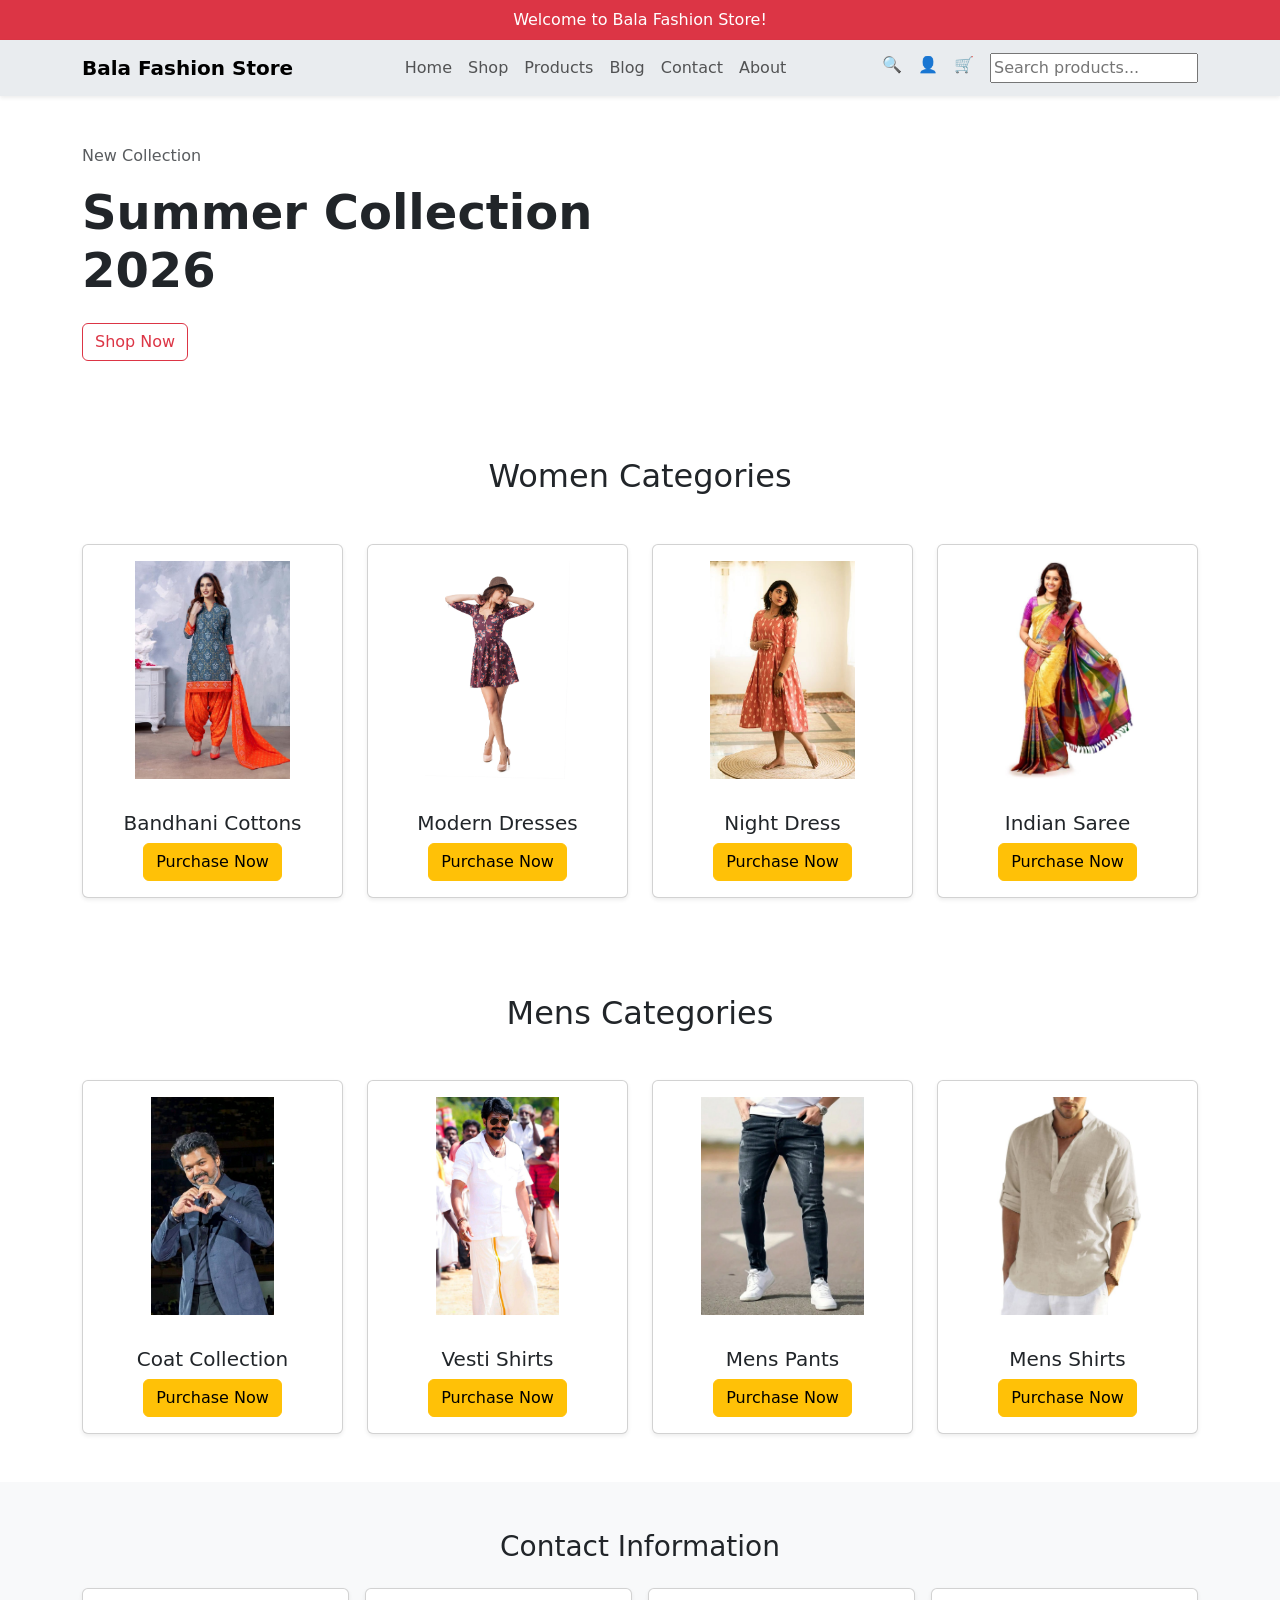
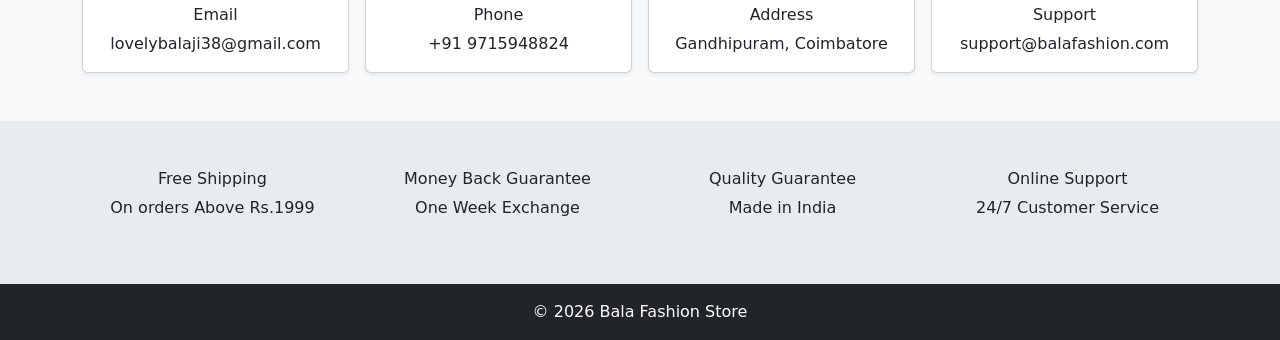
==== index.html @ 61888128 "restore all website files" ====
<!DOCTYPE html>
<html lang="en">

<head>
    <meta charset="UTF-8">
    <meta name="viewport" content="width=device-width, initial-scale=1.0">

    <title>Bala Fashion Store</title>

    <!-- Bootstrap CSS -->
    <link href="https://cdn.jsdelivr.net/npm/bootstrap@5.3.3/dist/css/bootstrap.min.css" rel="stylesheet">

    <!-- Common Custom CSS -->
    <link rel="stylesheet" href="2.assets/color.css">


</head>



<body class="index-page">

    <!-- TOP BAR -->
    <div class="bg-danger text-white text-center py-2">
        Welcome to Bala Fashion Store!
    </div>

    <!-- NAVBAR  -->
    <nav class="navbar navbar-expand-md navbar-light bg-body-secondary sticky-top shadow-sm">
        <div class="container">
            <a class="navbar-brand fw-bold" href="#">Bala Fashion Store</a>

            <!-- Toggle button (Mobile) -->
            <button class="navbar-toggler" type="button" data-bs-toggle="collapse" data-bs-target="#mainNav">
                <span class="navbar-toggler-icon"></span>
            </button>

            <!-- Nav Links -->
            <div class="collapse navbar-collapse nav-bala" id="mainNav">
                <ul class="navbar-nav mx-auto mb-2 mb-md-0 nav-class">
                    <li class="nav-item"><a class="nav-link" href="#">Home</a></li>
                    <li class="nav-item"><a class="nav-link" href="#Shop">Shop</a></li>
                    <li class="nav-item"><a class="nav-link" href="#">Products</a></li>
                    <li class="nav-item"><a class="nav-link" href="#">Blog</a></li>
                    <li class="nav-item"><a class="nav-link" href="#Contact">Contact</a></li>
                    <li class="nav-item"><a class="nav-link" href="2.assets/about.html">About</a></li>
                </ul>

                <!-- Right icons -->
                <div class="nav-icons d-flex gap-3 position-relative">
                    <span class="icon" id="searchIcon">🔍</span>
                    <span class="icon">👤</span>
                    <span class="icon">🛒</span>

                    <!-- Search Box -->
                    <div id="searchBox" class="search-box">
                        <input type="text" id="searchInput" placeholder="Search products...">
                    </div>
                </div>
            </div>
        </div>
    </nav>

    <!-- HERO -->
    <section class="container py-5 text-center text-md-start">
        <div class="row align-items-center">
            <div class="col-md-6">
                <p class="text-muted">New Collection</p>
                <h1 class="display-5 fw-bold">Summer Collection 2026</h1>
                <a href="#Shop" class="btn btn-outline-danger mt-3">Shop Now</a>
            </div>
            <div class="col-md-6 text-center">
                <img id="hero-image" src="Images/herogirl.jpg" class="img-fluid"
                    style="max-height:500px; margin-left: 0px; " alt="">
            </div>
        </div>
    </section>

    <!-- WOMEN PRODUCTS -->
    <section class="container py-5" id="Shop">
        <h2 class="text-center mb-5">Women Categories</h2>

        <div class="row g-4">

            <!-- Card 1 -->
            <div class="col-12 col-sm-6 col-md-4 col-lg-3">
                <div class="card product-card h-100 text-center shadow-sm">
                    <img src="Images/Bandhani/Bandhni cotton dress material with dupatta (1).jpg"
                        class="card-img-top p-3" style="height:250px;object-fit:contain;">
                    <div class="card-body">
                        <h5 class="card-title">Bandhani Cottons</h5>
                        <a href="1.Pages/womens/bhanthani.html" class="btn btn-warning">Purchase Now</a>
                    </div>
                </div>
            </div>

            <!-- Card 2 -->
            <div class="col-12 col-sm-6 col-md-4 col-lg-3">
                <div class="card product-card h-100 text-center shadow-sm">
                    <img src="Images/Fashion Modern/tired-girl-heels.jpg" class="card-img-top p-3"
                        style="height:250px;object-fit:contain;">
                    <div class="card-body">
                        <h5 class="card-title">Modern Dresses</h5>
                        <a href="1.Pages/womens/Fashion modern.html" class="btn btn-warning">Purchase Now</a>
                    </div>
                </div>
            </div>

            <!-- Card 3 -->
            <div class="col-12 col-sm-6 col-md-4 col-lg-3">
                <div class="card product-card h-100 text-center shadow-sm">
                    <img src="Images/night dress/download (4).jpg" class="card-img-top p-3"
                        style="height:250px;object-fit:contain;">
                    <div class="card-body">
                        <h5 class="card-title">Night Dress</h5>
                        <a href="1.Pages/womens/night dress.html" class="btn btn-warning">Purchase Now</a>
                    </div>
                </div>
            </div>

            <!-- Card 4 -->
            <div class="col-12 col-sm-6 col-md-4 col-lg-3">
                <div class="card product-card h-100 text-center shadow-sm">
                    <img src="Images/saree/download (9).jpg" class="card-img-top p-3"
                        style="height:250px;object-fit:contain;">
                    <div class="card-body">
                        <h5 class="card-title">Indian Saree</h5>
                        <a href="1.Pages/womens/saree.html" class="btn btn-warning">Purchase Now</a>
                    </div>
                </div>
            </div>

        </div>
    </section>


    <!-- MENS PRODUCTS -->
    <section class="container py-5">
        <h2 class="text-center mb-5">Mens Categories</h2>

        <div class="row g-4">

            <!-- Coat -->
            <div class="col-12 col-sm-6 col-md-4 col-lg-3">
                <div class="card product-card h-100 text-center shadow-sm">
                    <img src="Images/Coat/t.jpg" class="card-img-top p-3" style="height:250px; object-fit:contain;">
                    <div class="card-body">
                        <h5 class="card-title">Coat Collection</h5>
                        <a href="/1.Pages/mens/coat.html" class="btn btn-warning">Purchase Now</a>
                    </div>
                </div>
            </div>

            <!-- Vesti Shirt -->
            <div class="col-12 col-sm-6 col-md-4 col-lg-3">
                <div class="card product-card h-100 text-center shadow-sm">
                    <img src="Images/Vesti Shirt/download (17).jpg" class="card-img-top p-3"
                        style="height:250px; object-fit:contain;">
                    <div class="card-body">
                        <h5 class="card-title">Vesti Shirts</h5>
                        <a href="#" class="btn btn-warning">Purchase Now</a>
                    </div>
                </div>
            </div>

            <!-- Pants -->
            <div class="col-12 col-sm-6 col-md-4 col-lg-3">
                <div class="card product-card h-100 text-center shadow-sm">
                    <img src="Images/Phants/jeans7.jpg"
                        class="card-img-top p-3" style="height:250px; object-fit:contain;">
                    <div class="card-body">
                        <h5 class="card-title">Mens Pants</h5>
                        <a href="#" class="btn btn-warning">Purchase Now</a>
                    </div>
                </div>
            </div>

            <!-- Shirts -->
            <div class="col-12 col-sm-6 col-md-4 col-lg-3">
                <div class="card product-card h-100 text-center shadow-sm">
                    <img src="Images/Shirts/shirt1.jpg"
                        class="card-img-top p-3" style="height:250px; object-fit:contain;">
                    <div class="card-body">
                        <h5 class="card-title">Mens Shirts</h5>
                        <a href="#" class="btn btn-warning">Purchase Now</a>
                    </div>
                </div>
            </div>

        </div>
    </section>

    <!-- CONTACT -->
    <section id="Contact" class="bg-light py-5">
        <div class="container text-center">
            <h3 class="mb-4">Contact Information</h3>
            <div class="row g-3">

                <div class="col-12 col-md-6 col-lg-3">
                    <div class="card p-3 shadow-sm">
                        <h6>Email</h6>
                        <p class="mb-0">lovelybalaji38@gmail.com</p>
                    </div>
                </div>

                <div class="col-12 col-md-6 col-lg-3">
                    <div class="card p-3 shadow-sm">
                        <h6>Phone</h6>
                        <p class="mb-0">+91 9715948824</p>
                    </div>
                </div>

                <div class="col-12 col-md-6 col-lg-3">
                    <div class="card p-3 shadow-sm">
                        <h6>Address</h6>
                        <p class="mb-0">Gandhipuram, Coimbatore</p>
                    </div>
                </div>

                <div class="col-12 col-md-6 col-lg-3">
                    <div class="card p-3 shadow-sm">
                        <h6>Support</h6>
                        <p class="mb-0">support@balafashion.com</p>
                    </div>
                </div>

            </div>
        </div>
    </section>

    <!-- FOOTER -->
    <footer class="bg-body-secondary py-5">
        <div class="container text-center">
            <div class="row">

                <div class="col-md-3">
                    <h6>Free Shipping</h6>
                    <p>On orders Above Rs.1999</p>
                </div>

                <div class="col-md-3">
                    <h6>Money Back Guarantee</h6>
                    <p>One Week Exchange</p>
                </div>

                <div class="col-md-3">
                    <h6>Quality Guarantee</h6>
                    <p>Made in India</p>
                </div>

                <div class="col-md-3">
                    <h6>Online Support</h6>
                    <p>24/7 Customer Service</p>
                </div>

            </div>
        </div>
    </footer>

    <!-- FOOTER -->
    <footer class="bg-dark text-white text-center py-3">
        © 2026 Bala Fashion Store
    </footer>

    <!-- Bootstrap JS -->
    <script src="https://cdn.jsdelivr.net/npm/bootstrap@5.3.3/dist/js/bootstrap.bundle.min.js"></script>

    <!-- Custom JS -->
    <script src="2.assets/script.js"></script>

</body>

</html>
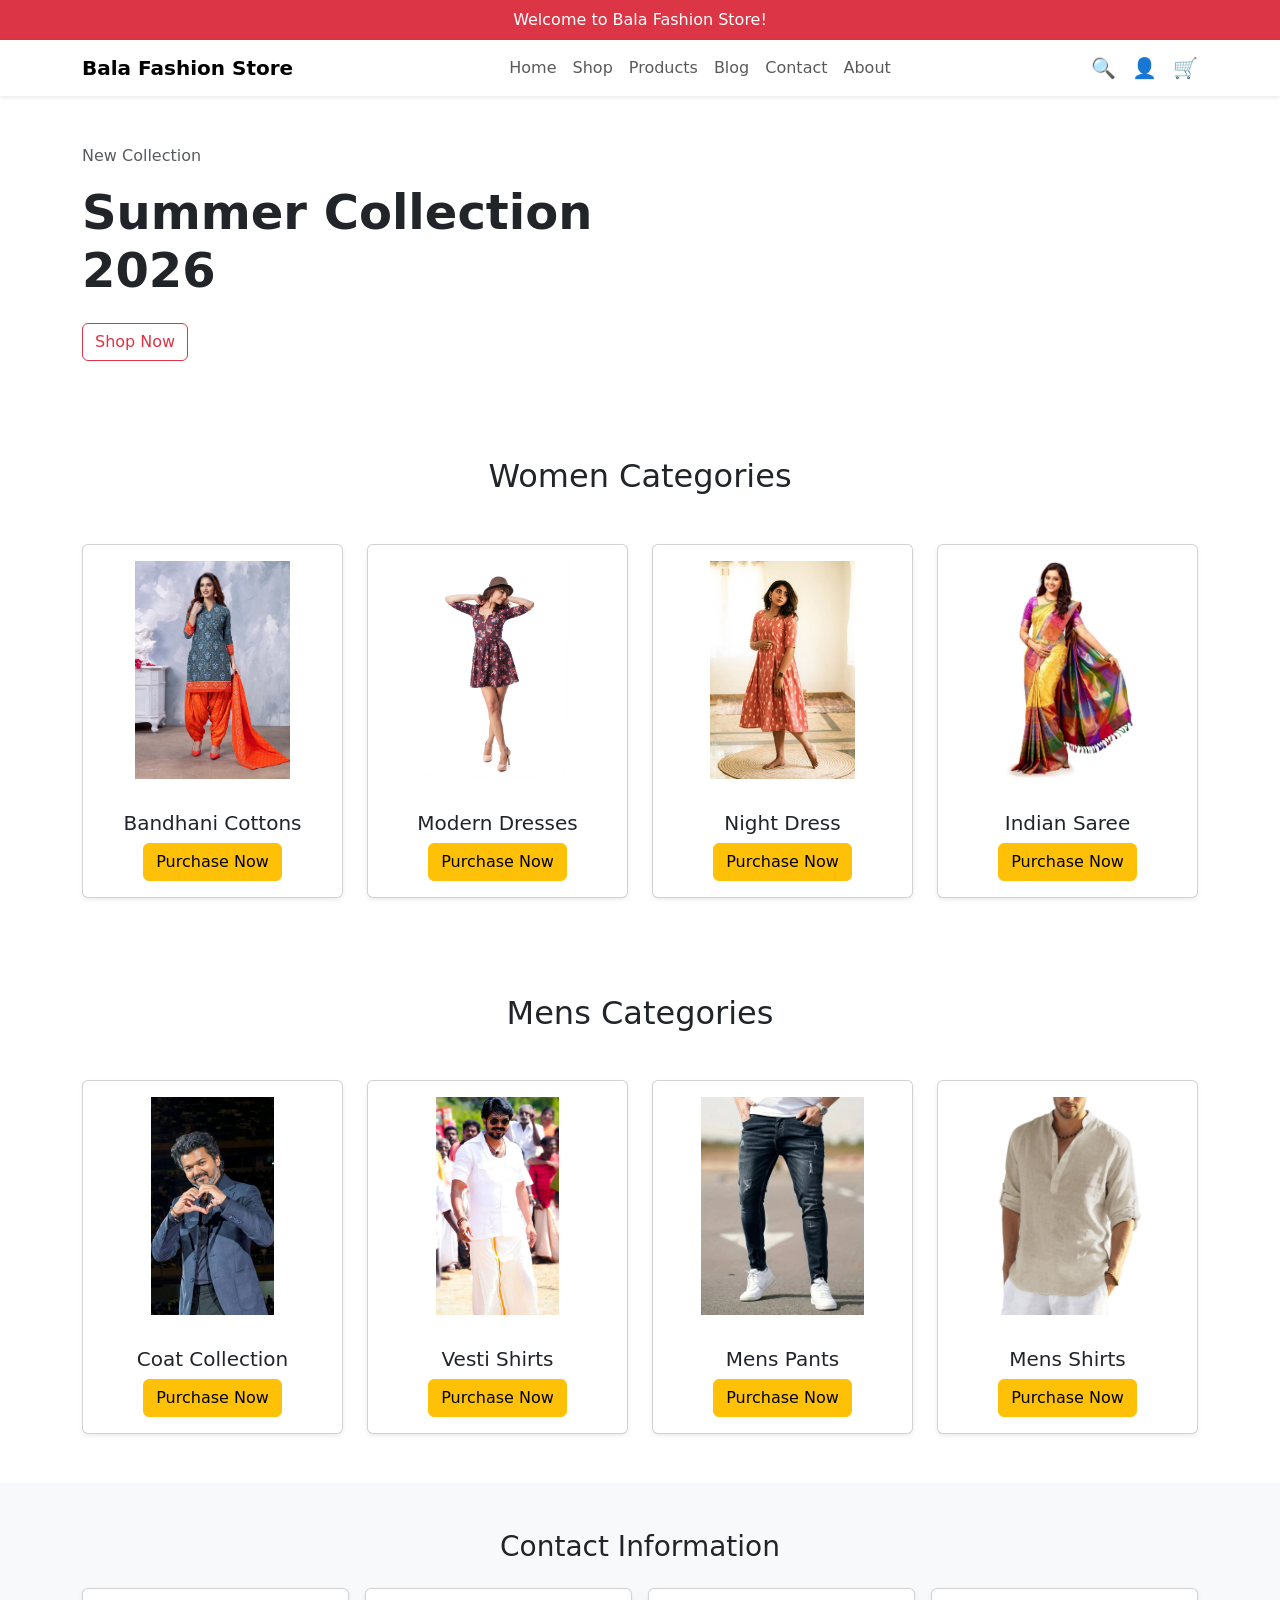
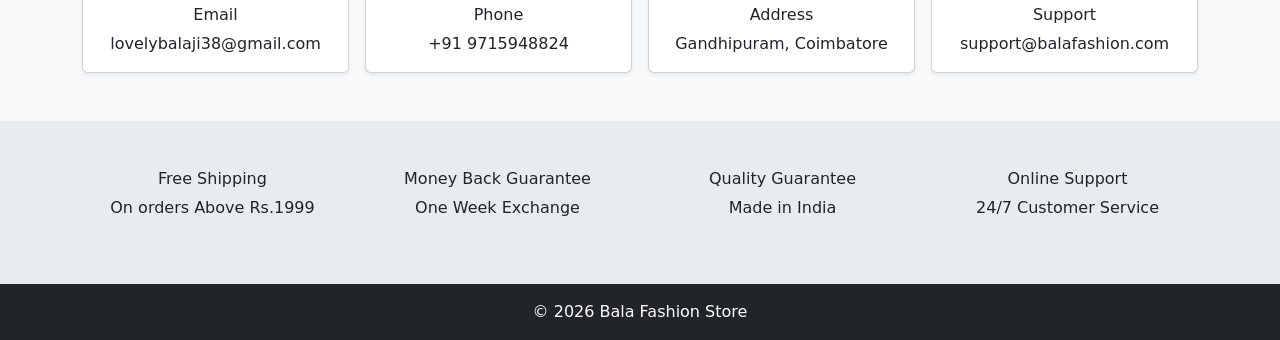
==== commit d3442a33: "Website update: added new pages, fixed layouts and improved UI" ====
--- a/index.html
+++ b/index.html
@@ -11,7 +11,7 @@
     <link href="https://cdn.jsdelivr.net/npm/bootstrap@5.3.3/dist/css/bootstrap.min.css" rel="stylesheet">
 
     <!-- Common Custom CSS -->
-    <link rel="stylesheet" href="2.assets/color.css">
+    <link rel="stylesheet" href="2.assets/style.css">
 
 
 </head>
@@ -26,7 +26,7 @@
     </div>
 
     <!-- NAVBAR  -->
-    <nav class="navbar navbar-expand-md navbar-light bg-body-secondary sticky-top shadow-sm">
+    <nav class="navbar navbar-expand-md navbar-light bg-white sticky-top shadow-sm">
         <div class="container">
             <a class="navbar-brand fw-bold" href="#">Bala Fashion Store</a>
 
@@ -48,18 +48,23 @@
 
                 <!-- Right icons -->
                 <div class="nav-icons d-flex gap-3 position-relative">
-                    <span class="icon" id="searchIcon">🔍</span>
-                    <span class="icon">👤</span>
-                    <span class="icon">🛒</span>
-
-                    <!-- Search Box -->
-                    <div id="searchBox" class="search-box">
-                        <input type="text" id="searchInput" placeholder="Search products...">
-                    </div>
+                    <span class="icon" id="searchIcon" style="cursor: pointer;">🔍</span>
+                    <span class="icon" style="cursor: pointer;">👤</span>
+                    <span class="icon" style="cursor: pointer;">🛒</span>
+
+
+                </div>
+
+                <!-- Search Box -->
+                <div id="searchBox" class="search-box">
+                    <input type="text" id="searchInput" placeholder="Search products...">
                 </div>
             </div>
         </div>
     </nav>
+
+
+
 
     <!-- HERO -->
     <section class="container py-5 text-center text-md-start">
@@ -146,7 +151,7 @@
                     <img src="Images/Coat/t.jpg" class="card-img-top p-3" style="height:250px; object-fit:contain;">
                     <div class="card-body">
                         <h5 class="card-title">Coat Collection</h5>
-                        <a href="/1.Pages/mens/coat.html" class="btn btn-warning">Purchase Now</a>
+                        <a href="1.Pages/mens/coat.html" class="btn btn-warning">Purchase Now</a>
                     </div>
                 </div>
             </div>
@@ -158,7 +163,7 @@
                         style="height:250px; object-fit:contain;">
                     <div class="card-body">
                         <h5 class="card-title">Vesti Shirts</h5>
-                        <a href="#" class="btn btn-warning">Purchase Now</a>
+                        <a href="1.Pages/mens/vesti shirt.html" class="btn btn-warning">Purchase Now</a>
                     </div>
                 </div>
             </div>
@@ -166,11 +171,11 @@
             <!-- Pants -->
             <div class="col-12 col-sm-6 col-md-4 col-lg-3">
                 <div class="card product-card h-100 text-center shadow-sm">
-                    <img src="Images/Phants/jeans7.jpg"
-                        class="card-img-top p-3" style="height:250px; object-fit:contain;">
+                    <img src="Images/Phants/jeans7.jpg" class="card-img-top p-3"
+                        style="height:250px; object-fit:contain;">
                     <div class="card-body">
                         <h5 class="card-title">Mens Pants</h5>
-                        <a href="#" class="btn btn-warning">Purchase Now</a>
+                        <a href="1.Pages/mens/phants.html" class="btn btn-warning">Purchase Now</a>
                     </div>
                 </div>
             </div>
@@ -178,11 +183,11 @@
             <!-- Shirts -->
             <div class="col-12 col-sm-6 col-md-4 col-lg-3">
                 <div class="card product-card h-100 text-center shadow-sm">
-                    <img src="Images/Shirts/shirt1.jpg"
-                        class="card-img-top p-3" style="height:250px; object-fit:contain;">
+                    <img src="Images/Shirts/shirt1.jpg" class="card-img-top p-3"
+                        style="height:250px; object-fit:contain;">
                     <div class="card-body">
                         <h5 class="card-title">Mens Shirts</h5>
-                        <a href="#" class="btn btn-warning">Purchase Now</a>
+                        <a href="1.Pages/mens/shirts.html" class="btn btn-warning">Purchase Now</a>
                     </div>
                 </div>
             </div>
--- a/2.assets/style.css
+++ b/2.assets/style.css
@@ -0,0 +1,138 @@
+/* ADD TO CART EFFECTS */
+/* *************** */
+
+.image-wrapper {
+    position: relative;
+    overflow: hidden;
+}
+
+.add-btn {
+    position: absolute;
+    bottom: 15px;
+    left: 50%;
+    transform: translateX(-50%);
+    opacity: 0;
+    transition: 0.3s ease;
+}
+
+.image-wrapper:hover .add-btn {
+    opacity: 1;
+}
+
+.image-wrapper img {
+    transition: 0.4s ease;
+}
+
+.image-wrapper:hover img {
+    transform: scale(1.05);
+}
+
+/* HERO STYLES */
+/* ********************* */
+
+/* Hero full height feel */
+.hero-section {
+    min-height: 80vh;
+    display: flex;
+    align-items: center;
+}
+
+/* Move text little upward */
+.hero-text {
+    margin-top: -40px;
+}
+
+/* Move image slightly right */
+.hero-img {
+    max-height: 500px;
+    transform: translateX(10px);
+}
+
+/* ICON STYLES */
+
+.nav-icons .icon {
+    cursor: pointer;
+    font-size: 20px;
+    transition: 0.3s ease;
+}
+
+.nav-icons .icon:hover {
+    transform: scale(1.2);
+    color: crimson;
+}
+
+.search-box {
+    position: absolute;
+    top: 35px;
+    right: 0;
+    background: white;
+    padding: 8px;
+    border-radius: 6px;
+    box-shadow: 0 5px 15px rgba(0, 0, 0, 0.1);
+    display: none;
+}
+
+.search-box input {
+    border: 1px solid #ddd;
+    padding: 5px 8px;
+    outline: none;
+}
+
+
+.index-page .search-box {
+    display: none;
+    background: white;
+    padding: 10px;
+    border-bottom: 1px solid #ddd;
+}
+
+.index-page .search-box input {
+    width: 100%;
+    padding: 8px;
+    border: 1px solid #ccc;
+}
+
+
+.index-page .nav-icons span {
+    font-size: 18px;
+    cursor: pointer;
+    transition: 0.3s;
+}
+
+.index-page .nav-icons span:hover {
+    transform: scale(1.2);
+    color: crimson;
+}
+
+.index-page #searchBox {
+    position: absolute;
+    top: 60px;
+    right: 120px;
+}
+
+.index-page .nav-icons .icon {
+    cursor: pointer;
+    font-size: 20px;
+    transition: 0.3s ease;
+}
+
+.index-page .nav-icons .icon:hover {
+    transform: scale(1.2);
+    color: crimson;
+}
+
+
+
+
+
+.navbar-nav .nav-link:hover {
+    color: black;
+}
+
+/* .search-box{
+    display:none;
+}
+
+.search-box.active{
+    display:block;
+} */
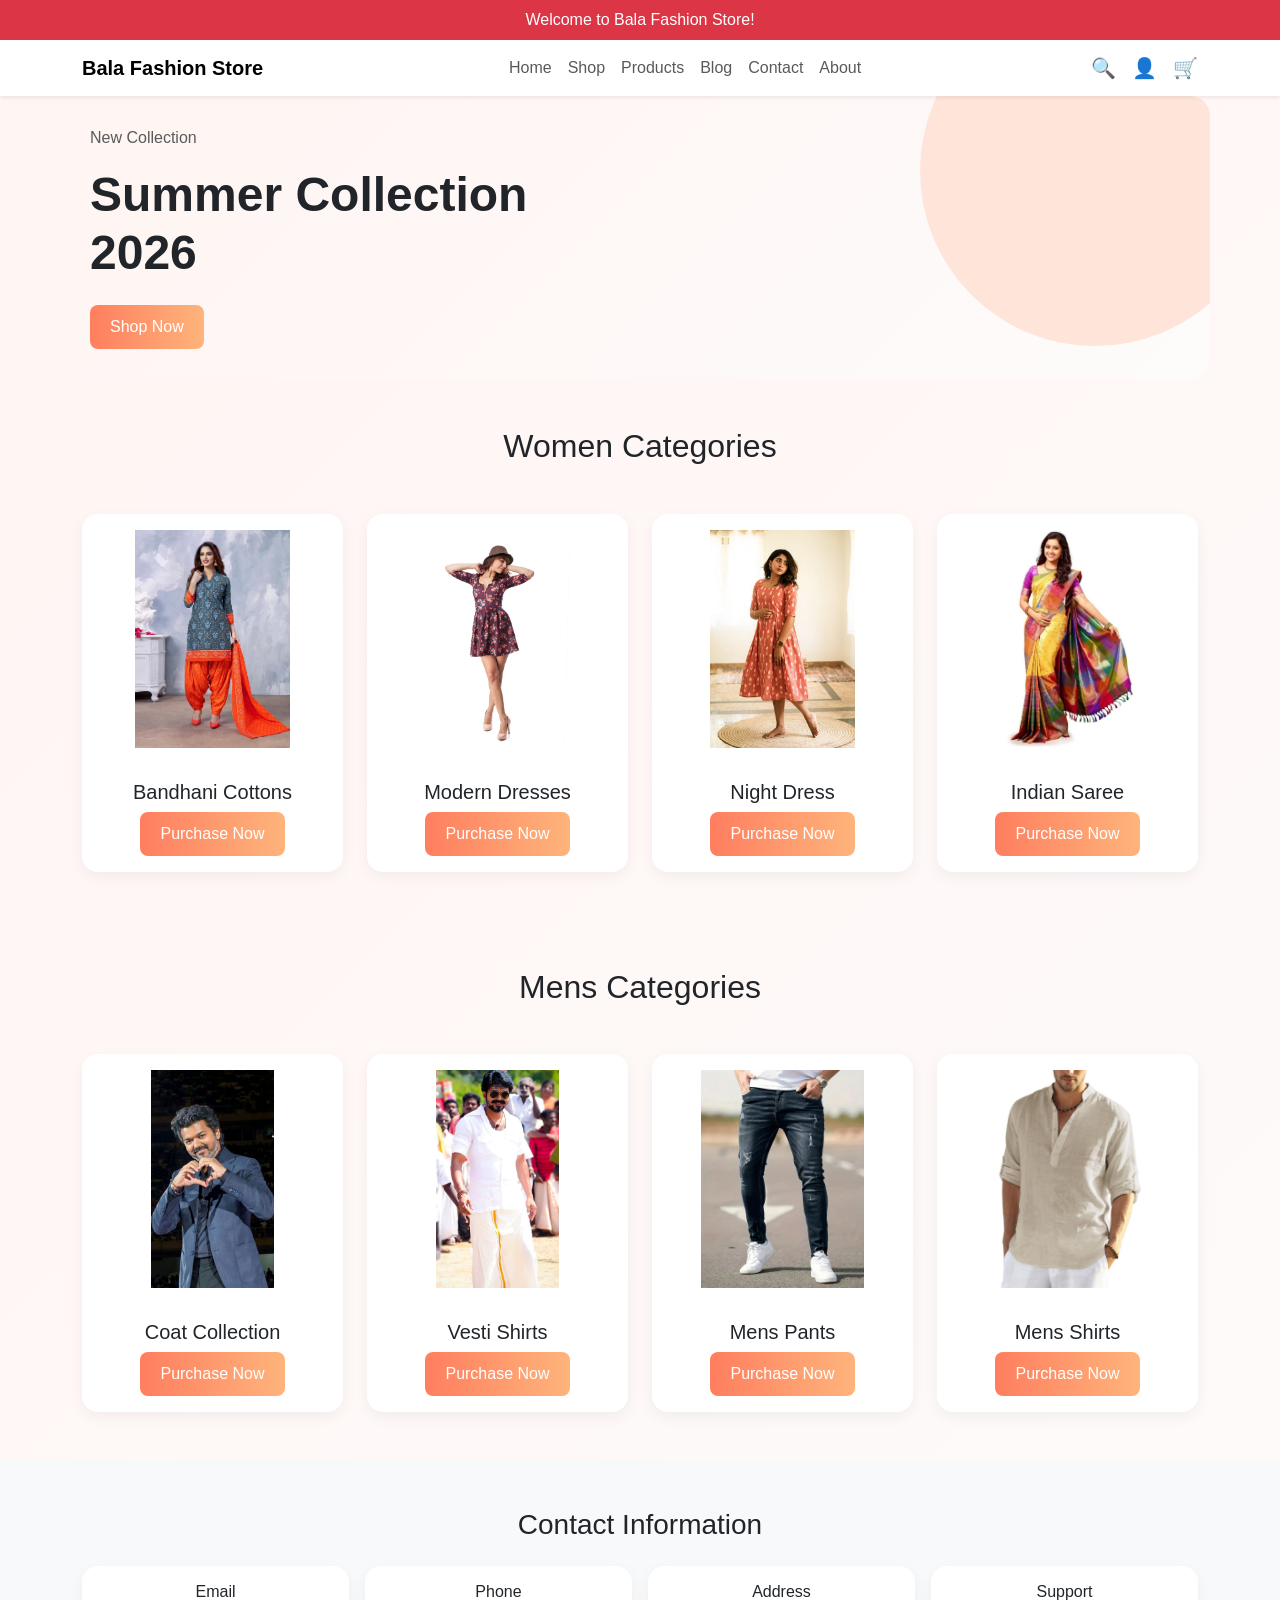
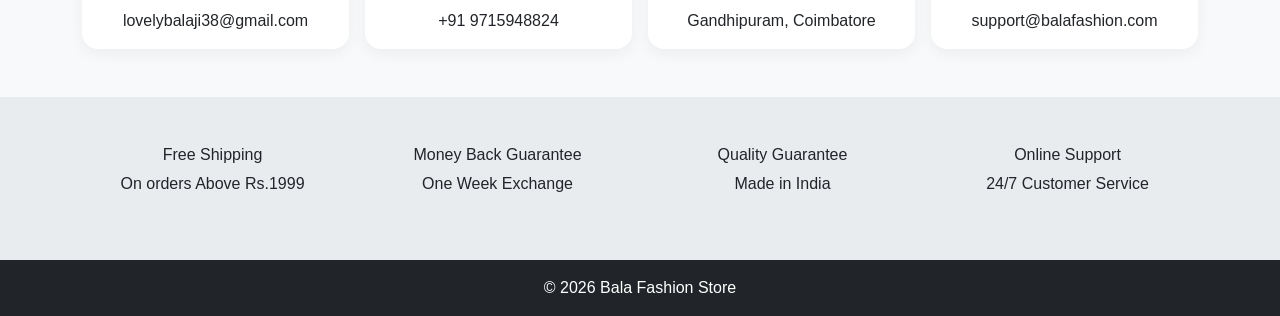
==== commit ef4cef03: "updated my project" ====
--- a/index.html
+++ b/index.html
@@ -67,7 +67,7 @@
 
 
     <!-- HERO -->
-    <section class="container py-5 text-center text-md-start">
+    <section class="container py-5 text-center text-md-start hero">
         <div class="row align-items-center">
             <div class="col-md-6">
                 <p class="text-muted">New Collection</p>
@@ -76,7 +76,7 @@
             </div>
             <div class="col-md-6 text-center">
                 <img id="hero-image" src="Images/herogirl.jpg" class="img-fluid"
-                    style="max-height:500px; margin-left: 0px; " alt="">
+                    style="max-height:500px; margin-left: 190px; " alt="">
             </div>
         </div>
     </section>
--- a/2.assets/style.css
+++ b/2.assets/style.css
@@ -129,10 +129,213 @@
     color: black;
 }
 
-/* .search-box{
-    display:none;
-}
-
-.search-box.active{
-    display:block;
-} */+/* UI/UX IMPROVEMENTS */
+@import url('https://fonts.googleapis.com/css2?family=Poppins:wght@300;400;500;600;700&display=swap');
+
+html {
+    scroll-behavior: smooth;
+}
+
+body {
+    font-family: 'Poppins', sans-serif;
+    background: #f9f9f9;
+    background: linear-gradient(135deg, #f9f9f9 0%, #ffffff 100%);
+}
+
+.card {
+    border-radius: 16px !important;
+    transition: all 0.3s ease !important;
+    box-shadow: 0 5px 15px rgba(0,0,0,0.05) !important;
+    border: none !important;
+    overflow: hidden !important;
+}
+
+.card:hover {
+    transform: translateY(-10px) scale(1.02) !important;
+    box-shadow: 0 15px 30px rgba(0,0,0,0.15) !important;
+}
+
+.card-img-top, .image-wrapper img {
+    transition: transform 0.4s ease !important;
+}
+
+.card:hover .card-img-top, .image-wrapper:hover img {
+    transform: scale(1.08) !important;
+}
+
+button:not(.btn-close), .btn:not(.btn-close) {
+    background: linear-gradient(to right, #ff7e5f, #feb47b) !important;
+    border: none !important;
+    padding: 10px 20px !important;
+    border-radius: 8px !important;
+    color: white !important;
+    transition: all 0.3s ease !important;
+}
+
+button:hover, .btn:hover {
+    /* transform: scale(1.05) !important; */
+    opacity: 0.9 !important;
+    box-shadow: 0 8px 20px rgba(255, 126, 95, 0.4) !important;
+    color: white !important;
+}
+
+nav {
+    position: sticky !important;
+    top: 0 !important;
+    z-index: 1000 !important;
+    transition: all 0.3s ease !important;
+}
+
+nav.scrolled {
+    box-shadow: 0 4px 15px rgba(0,0,0,0.1) !important;
+    background: rgba(255, 255, 255, 0.95) !important;
+    backdrop-filter: blur(10px);
+}
+
+.navbar-nav .nav-link:hover {
+    color: #ff7e5f !important;
+}
+
+section {
+    padding-top: 60px !important;
+    padding-bottom: 60px !important;
+}
+
+.nav-link, .icon, button, a, .card {
+    cursor: pointer !important;
+}
+
+
+
+
+/* HERO PAGE */
+
+.hero {
+  position: relative;
+  background: linear-gradient(135deg, #fff5f2, #fdfbfb);
+  border-radius: 20px;
+  overflow: hidden;
+  padding: 30px 20px !important;
+}
+
+/* background circle */
+.hero::before {
+  content: "";
+  position: absolute;
+  width: 350px;
+  height: 350px;
+  background: #ffe5d9;
+  border-radius: 50%;
+  top: -100px;
+  right: -60px;
+  z-index: 0;
+}
+
+/* content */
+.hero * {
+  position: relative;
+  z-index: 1;
+}
+
+/* image animation */
+.hero img {
+  animation: float 3s ease-in-out infinite;
+  filter: drop-shadow(0px 20px 30px rgba(0,0,0,0.1));
+}
+
+@keyframes float {
+  0% { transform: translateY(0px); }
+  50% { transform: translateY(-10px); }
+  100% { transform: translateY(0px); }
+}
+
+body {
+  background: linear-gradient(135deg, #fff5f2, #fdfbfb);
+  min-height: 100vh;
+}
+
+/* ================= MOBILE ================= */
+
+@media (max-width: 768px) {
+
+  /* 🔥 HERO CENTER FIX (ONLY THIS IS IMPORTANT) */
+  
+.hero {
+    max-width: 400px;
+    margin-left: auto !important;
+    margin-right: auto !important;
+  }
+
+   /* hero section spacing */
+  .hero {
+    padding: 20px !important;
+    text-align: center;
+  }
+
+
+  /* Fix Bootstrap flex alignment issues */
+  .hero .row {
+    flex-direction: column !important;
+    align-items: center !important;
+    justify-content: center !important;
+    
+  }
+
+  /* Center image using flexbox on container */
+  .hero .col-md-6 {
+    display: flex;
+    flex-direction: column;
+    justify-content: center;
+    align-items: center;
+    text-align: center !important;
+    width: 100%;
+  }
+
+  /* heading */
+  .hero h2 {
+    font-size: 24px !important;
+  }
+
+  /* button */
+  .hero .btn {
+    margin-top: 10px;
+    margin-bottom: 20px;
+  }
+
+  /* Ensure image has display:block, margin:auto, remove unwanted inline styles */
+  .hero img, .hero img[style] {
+    display: block !important;
+    margin: 0 auto !important; /* Override inline margin-left */
+    max-width: 100% !important;
+    height: auto !important;
+    /* Do not override animation transform, just reset left/right positioning */
+    left: 0 !important;
+    right: 0 !important;
+  }
+}
+
+/* ================= BHANTANI FIX ================= */
+
+/* @media (max-width: 768px) {
+
+  .bhantani-hero .col-md-6:last-child {
+    display: flex !important;
+    justify-content: center !important;
+    align-items: center;
+  }
+
+  .bhantani-hero img {
+    display: block;
+    margin: 0 auto !important;
+    max-width: 75%;
+    height: auto;
+  }
+
+  .bhantani-hero img[style] {
+    margin-left: 0 !important;
+  }
+} */
+
+
+
+
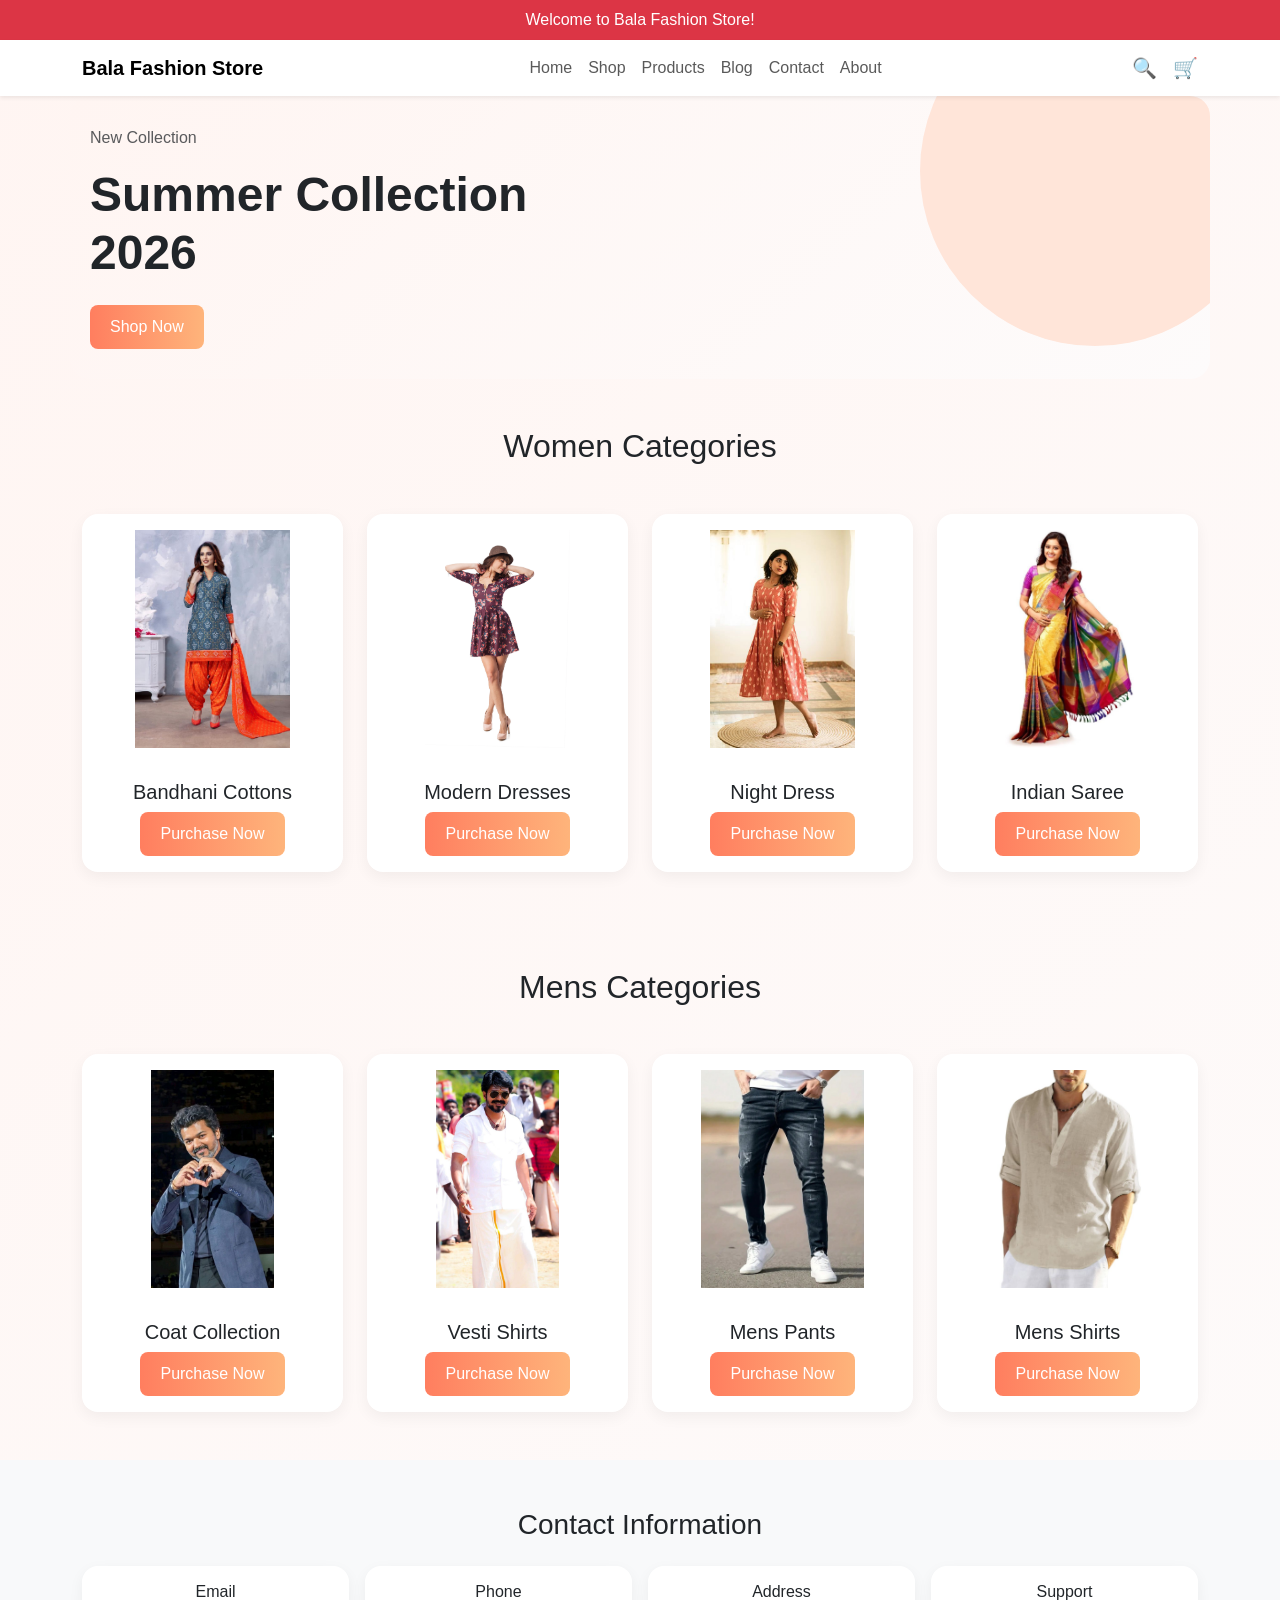
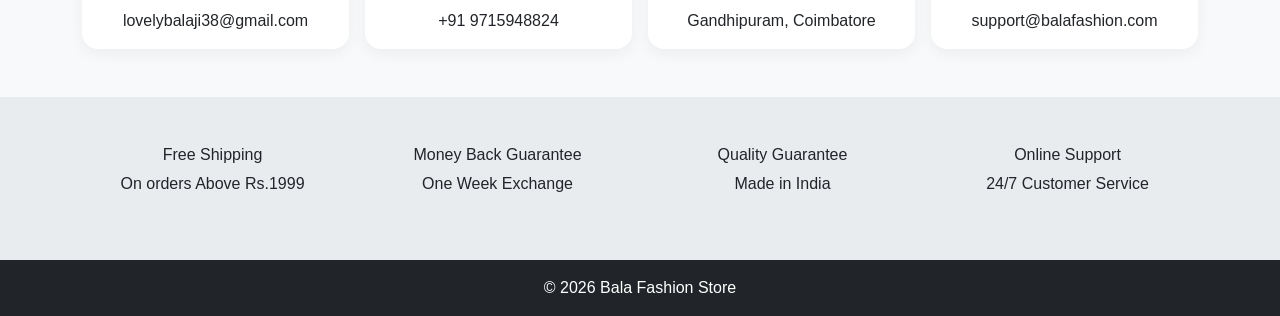
==== commit 067e60d7: "Update changes" ====
--- a/index.html
+++ b/index.html
@@ -49,7 +49,7 @@
                 <!-- Right icons -->
                 <div class="nav-icons d-flex gap-3 position-relative">
                     <span class="icon" id="searchIcon" style="cursor: pointer;">🔍</span>
-                    <span class="icon" style="cursor: pointer;">👤</span>
+                    <!-- <span class="icon" style="cursor: pointer;">👤</span> -->
                     <span class="icon" style="cursor: pointer;">🛒</span>
 
 
